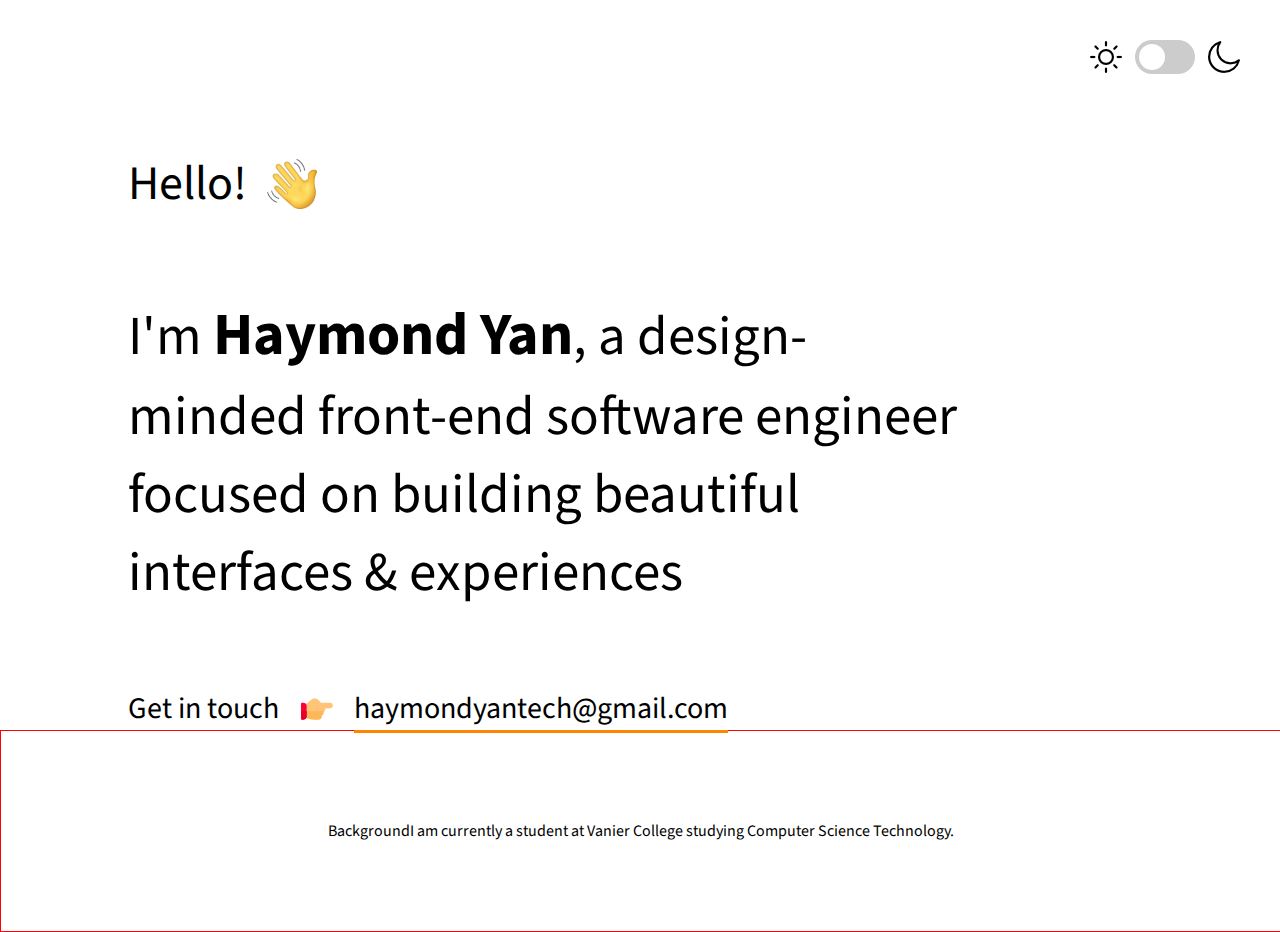
==== static/templates/index.html @ 00e7d3c0 "Added bgc desc" ====
<!DOCTYPE html>
<html lang="en">

<head>
	<meta charset="UTF-8" />
	<meta name="viewport" content="width=device-width, initial-scale=1.0" />
	<title>Haymond's Portfolio</title>
	<link rel="stylesheet" href="../css/style.css" />
	<link href="https://fonts.googleapis.com/css2?family=Source+Sans+Pro:wght@300&display=swap" rel="stylesheet" />
	<script src="../script/script.js"></script>
	<script src="https://ajax.googleapis.com/ajax/libs/jquery/3.5.1/jquery.min.js"></script>
</head>

<body>
	<nav>
		<img src="../img/sun.png" alt="" id="iconSun" />
		<div class="switchDarkMode">
			<label class="switch">
				<input type="checkbox" id="mySwitch" onclick="darkMode()" />
				<span class="slider round"></span>
			</label>
		</div>
		<img src="../img/moon.png" alt="" id="iconMoon" />
	</nav>

	<div class="divIntroduction">
		<div class="greeting">
			<p>Hello!</p>
			<img src="../img/handwave.png" alt="hand waving" width="50px" id="imgHandWave" />
		</div>
		<div class="intro">
			<p>
				I'm <b>Haymond Yan</b>, a design-minded front-end software
				engineer focused on building beautiful interfaces &
				experiences
			</p>
		</div>
		<div class="email">
			<p>Get in touch</p>
			<img src="../img/point.png" alt="hand pointing to the right" />
			<address>
				<a href="mailto:haymondyantech@gmail.com" id="email">haymondyantech@gmail.com</a>
			</address>
		</div>
	</div>
	<div class="divBackground">
		<div>
			<p class="p-bgc">Background</p>
		</div>
		<div class="div-bgc">
			I am currently a student at Vanier College studying Computer Science Technology.
		</div>
	</div>
</body>

</html>
---- static/css/style.css ----
* {
	padding: 0;
	margin: 0;
	box-sizing: none;
	font-family: "Source Sans Pro", sans-serif;
	/* border: 1px solid green; */
}
body {
	background-color: white;
	margin-top: 30px;
	/* margin-left: 100px; */
	transition-duration: 0.5s;
}
nav {
	position: absolute;
	top: 40px;
	right: 40px;
	width: 150px;
	display: flex;
	justify-content: space-between;
	align-items: center;
}
/* The switch - the box around the slider */
.switch {
	position: relative;
	display: inline-block;
	width: 60px;
	height: 34px;
}

/* Hide default HTML checkbox */
.switch input {
	opacity: 0;
	width: 0;
	height: 0;
}

/* The slider */
.slider {
	position: absolute;
	cursor: pointer;
	top: 0;
	left: 0;
	right: 0;
	bottom: 0;
	background-color: #ccc;
	-webkit-transition: 0.4s;
	transition: 0.4s;
}

.slider:before {
	position: absolute;
	content: "";
	height: 26px;
	width: 26px;
	left: 4px;
	bottom: 4px;
	background-color: white;
	-webkit-transition: 0.4s;
	transition: 0.4s;
}

input:checked + .slider {
	background-color: #cf6400;
}

input:focus + .slider {
	box-shadow: 0 0 1px #000000;
}

input:checked + .slider:before {
	-webkit-transform: translateX(26px);
	-ms-transform: translateX(26px);
	transform: translateX(26px);
}

/* Rounded sliders */
.slider.round {
	border-radius: 34px;
}

.slider.round:before {
	border-radius: 50%;
}

/* Div Introduction */
.greeting {
	display: flex;
	align-items: center;
}
.greeting p {
	margin-right: 20px;
}
.divIntroduction {
	margin-top: 150px;
	margin-left: 10%;
}
.divIntroduction p {
	font-size: 3em;
}
.intro {
	margin-top: 75px;
	width: 850px;
}
.intro p {
	font-size: 55px;
}
.intro b {
	font-size: 60px;
}
.email {
	display: flex;
	justify-content: space-between;
	align-items: center;
	width: 600px;
	margin-top: 75px;
}
.email p {
	font-size: 30px;
}
#email {
	text-decoration: none;
	font-style: normal;
	font-size: 30px;
	color: black;
	border-bottom: 3px solid rgb(255, 132, 0);
	transition-duration: 1s;
}
.divBackground{
	border: 1px solid red;
	display: flex;
	justify-content: center;
	align-items: center;
	width: 100%;
	height: 200px;
}
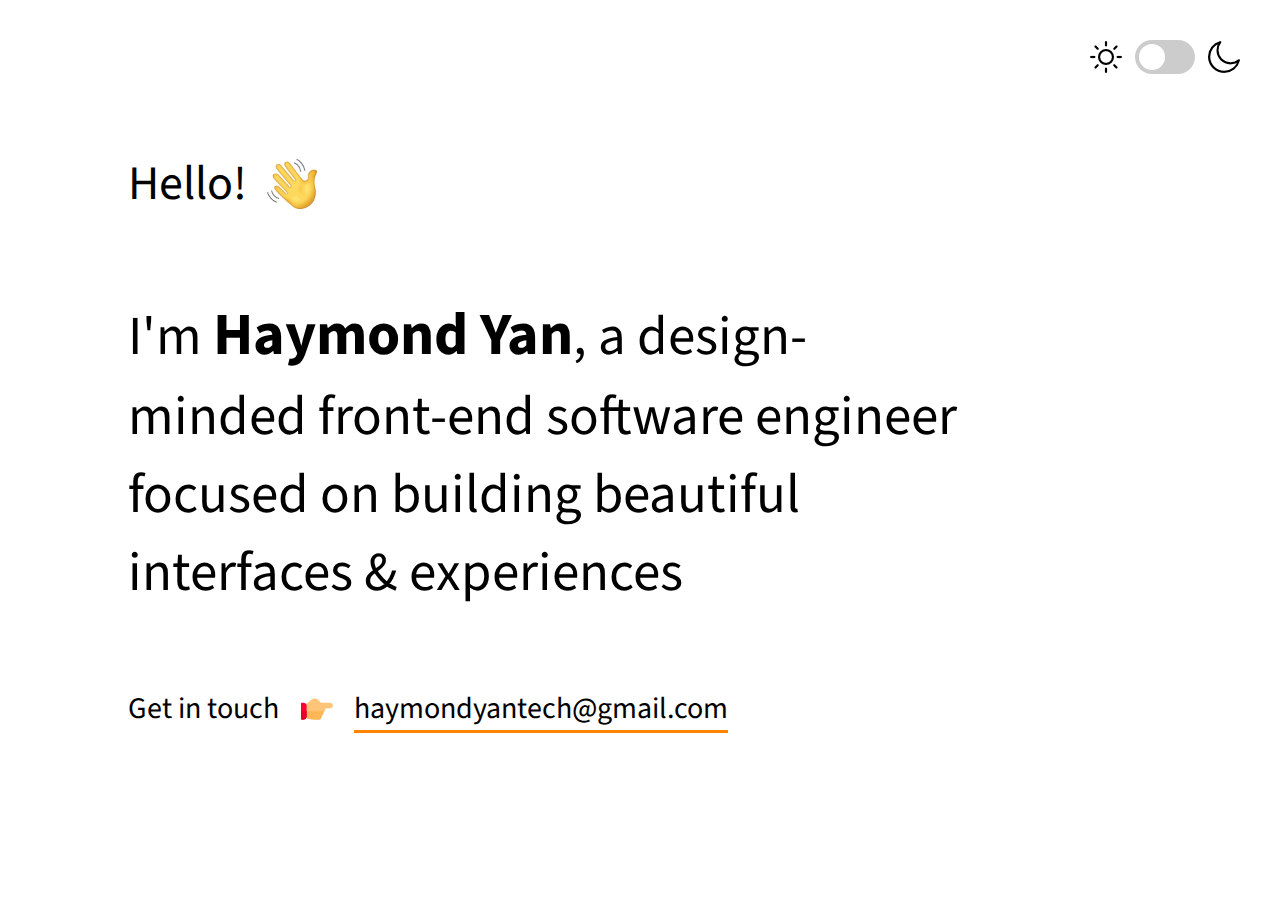
==== commit d05fa1fa: "Comment incomplete div" ====
--- a/static/templates/index.html
+++ b/static/templates/index.html
@@ -43,14 +43,14 @@
 			</address>
 		</div>
 	</div>
-	<div class="divBackground">
+	<!-- <div class="divBackground">
 		<div>
 			<p class="p-bgc">Background</p>
 		</div>
 		<div class="div-bgc">
 			I am currently a student at Vanier College studying Computer Science Technology.
 		</div>
-	</div>
+	</div> -->
 </body>
 
 </html>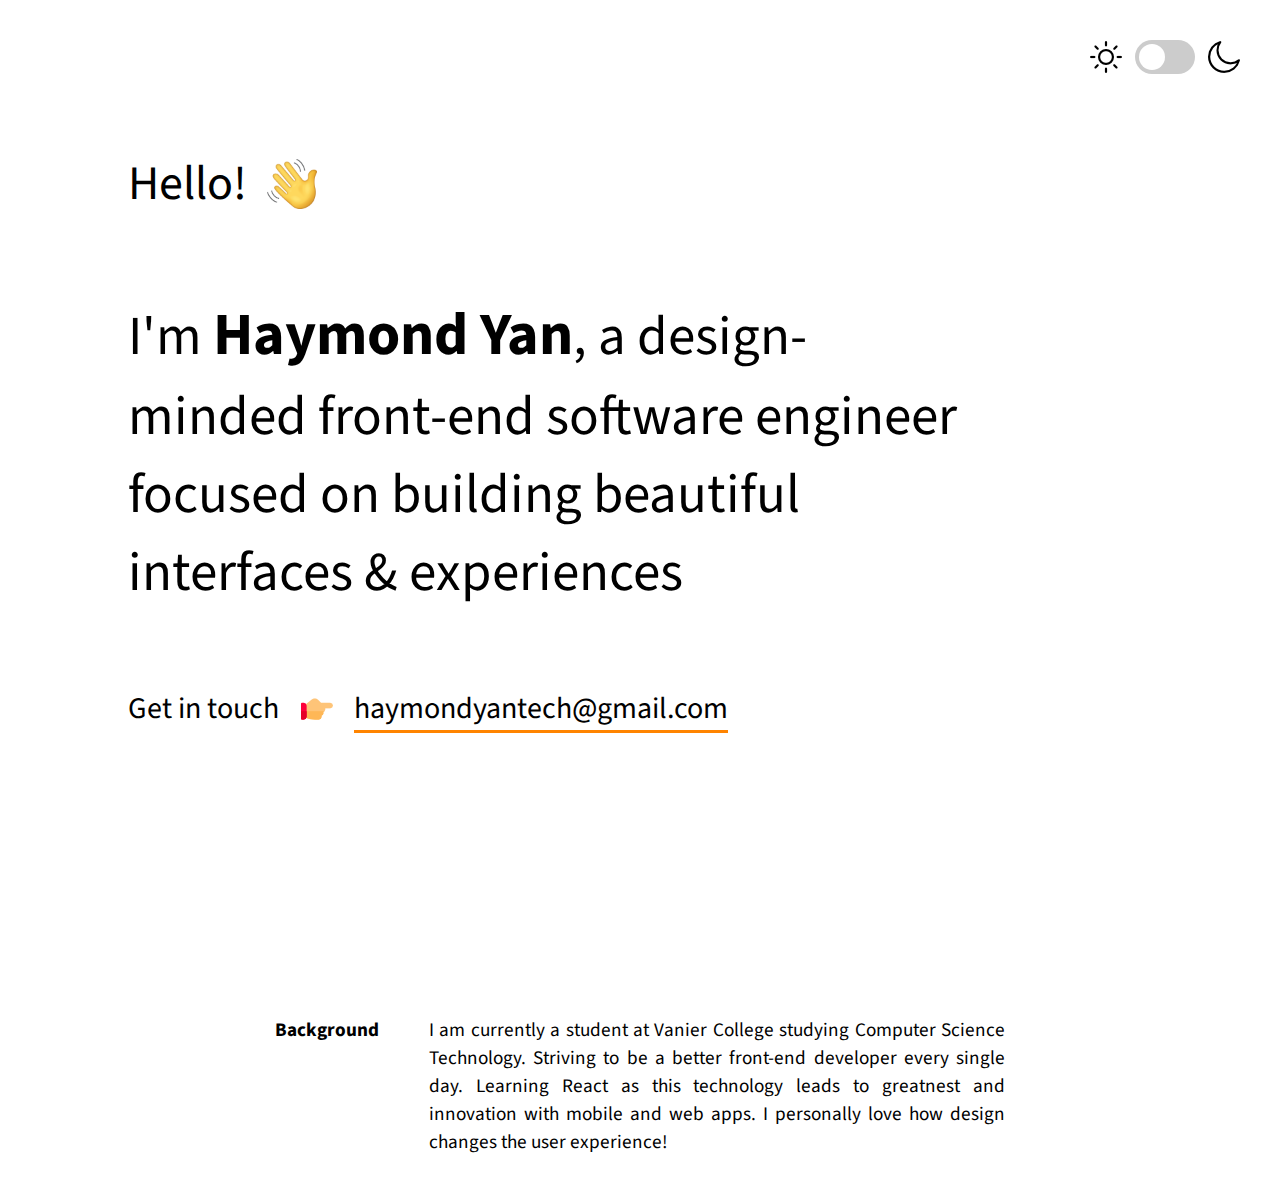
==== commit a40aa6dc: "Added Background" ====
--- a/static/templates/index.html
+++ b/static/templates/index.html
@@ -43,14 +43,19 @@
 			</address>
 		</div>
 	</div>
-	<!-- <div class="divBackground">
-		<div>
-			<p class="p-bgc">Background</p>
+	<div class="divBackground">
+		<div class="div-bgc-wrapper">
+			<div class="div-p-bgc">
+				<p class="p-bgc">Background</p>
+			</div>
+			<div class="div-bgc">
+				I am currently a student at Vanier College studying Computer Science Technology. Striving to be a better
+				front-end developer every single day. Learning React as this technology leads to greatnest and
+				innovation with
+				mobile and web apps. I personally love how design changes the user experience!
+			</div>
 		</div>
-		<div class="div-bgc">
-			I am currently a student at Vanier College studying Computer Science Technology.
-		</div>
-	</div> -->
+	</div>
 </body>
 
 </html>--- a/static/css/style.css
+++ b/static/css/style.css
@@ -127,11 +127,30 @@
 	transition-duration: 1s;
 }
 .divBackground{
-	border: 1px solid red;
+	margin-top: 20%;
+	/* border: 1px solid red; */
 	display: flex;
 	justify-content: center;
 	align-items: center;
 	width: 100%;
 	height: 200px;
 }
+.div-bgc-wrapper{
+	/* border: 1px solid green; */
+	width: 60%;;
+	display: flex;
+	justify-content: center;
+}
+.div-p-bgc{
+	/* border: 1px solid red; */
+	font-weight: bold;
+	font-size: larger;
+	margin-right: 50px;
+}
+.div-bgc{
+	/* border: 1px solid red; */
+	width: 75%;
+	font-size: larger;
+	text-align: justify;
+}
 
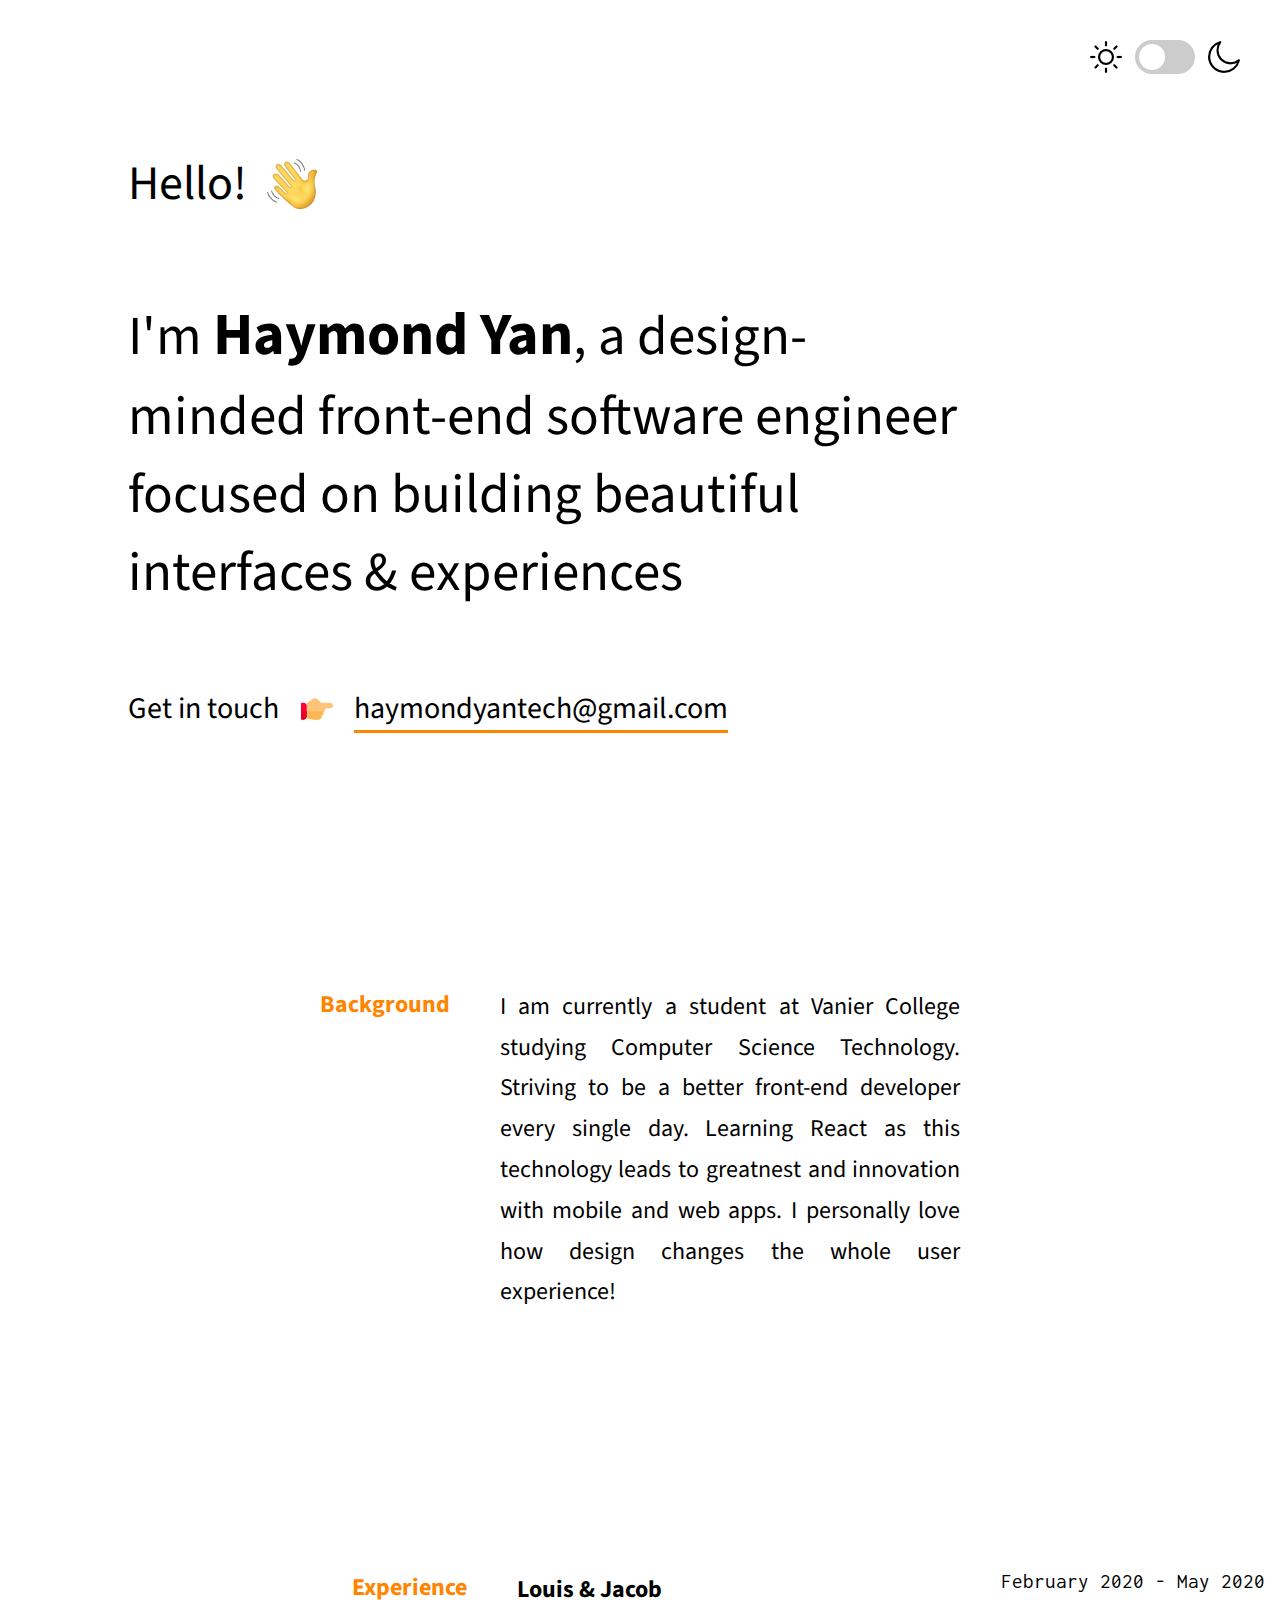
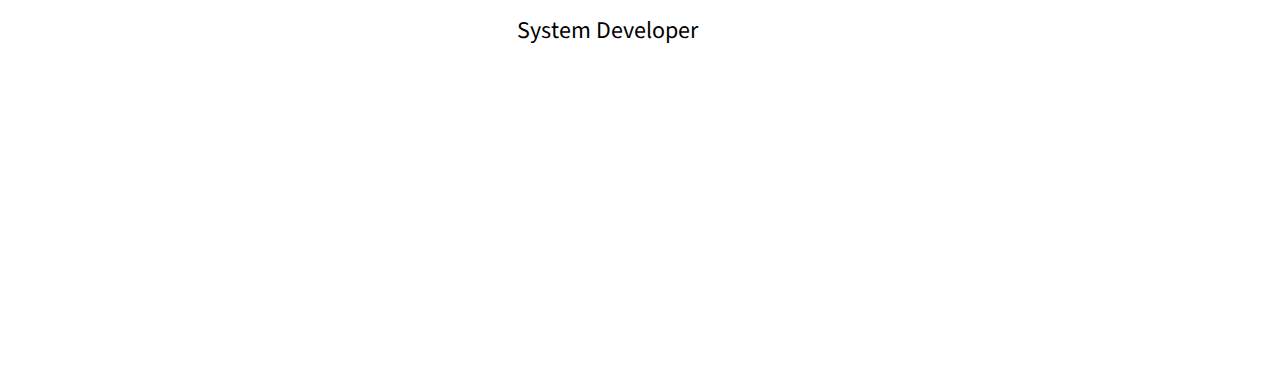
==== commit 0debe9e9: "Added Experience" ====
--- a/static/templates/index.html
+++ b/static/templates/index.html
@@ -7,6 +7,7 @@
 	<title>Haymond's Portfolio</title>
 	<link rel="stylesheet" href="../css/style.css" />
 	<link href="https://fonts.googleapis.com/css2?family=Source+Sans+Pro:wght@300&display=swap" rel="stylesheet" />
+	<link href="https://fonts.googleapis.com/css2?family=Inconsolata:wght@300&display=swap" rel="stylesheet">
 	<script src="../script/script.js"></script>
 	<script src="https://ajax.googleapis.com/ajax/libs/jquery/3.5.1/jquery.min.js"></script>
 </head>
@@ -46,13 +47,37 @@
 	<div class="divBackground">
 		<div class="div-bgc-wrapper">
 			<div class="div-p-bgc">
-				<p class="p-bgc">Background</p>
+				Background
 			</div>
 			<div class="div-bgc">
 				I am currently a student at Vanier College studying Computer Science Technology. Striving to be a better
 				front-end developer every single day. Learning React as this technology leads to greatnest and
-				innovation with
-				mobile and web apps. I personally love how design changes the user experience!
+				innovation with mobile and web apps. I personally love how design changes the whole user experience!
+			</div>
+		</div>
+	</div>
+	<div class="divExperience">
+		<div class="div-exp-wrapper">
+			<div class="div-p-exp">
+				Experience
+			</div>
+			<div class="div-exp">
+				<p class="p-exp-company">Louis & Jacob</p>
+				<p class="p-exp-title">System Developer</p>
+			</div>
+		</div>
+		<div class="div-date">
+			<p>February 2020 - May 2020</p>
+		</div>
+	</div>
+	<div class="divProjects">
+		<div class="div-proj-wrapper">
+			<div class="div-p-proj">
+				<!-- Featured Projects -->
+			</div>
+			<div>
+				<p></p>
+				<p></p>
 			</div>
 		</div>
 	</div>
--- a/static/css/style.css
+++ b/static/css/style.css
@@ -127,7 +127,7 @@
 	transition-duration: 1s;
 }
 .divBackground{
-	margin-top: 20%;
+	margin-top: 25%;
 	/* border: 1px solid red; */
 	display: flex;
 	justify-content: center;
@@ -141,16 +141,46 @@
 	display: flex;
 	justify-content: center;
 }
-.div-p-bgc{
+.div-p-bgc, .div-p-exp, .div-p-proj{
 	/* border: 1px solid red; */
 	font-weight: bold;
-	font-size: larger;
+	font-size: 1.5em;
 	margin-right: 50px;
+	color:rgb(255, 132, 0) ;
 }
 .div-bgc{
 	/* border: 1px solid red; */
-	width: 75%;
-	font-size: larger;
+	width: 60%;
+	font-size: 1.5em;
 	text-align: justify;
+	line-height: 170%;
+}
+/* Experience */
+.divExperience{
+	margin-top: 25%;
+	margin-bottom: 25%;
+	display: flex;
+	justify-content: center;
+	width: 100%;
+	position: relative;
+}
+.div-exp-wrapper{
+	width: 45%;
+	display: flex;
+}
+.div-exp p{
+	font-size: 1.5em;
+	line-height: 170%;
+}
+.p-exp-company{
+	font-weight: bold;
+}
+.div-date{
+	position: absolute;
+	right: 15px;
+} 
+.div-date p{
+	font-family: 'Inconsolata', monospace;
+	font-size: 1.3em;
 }
 
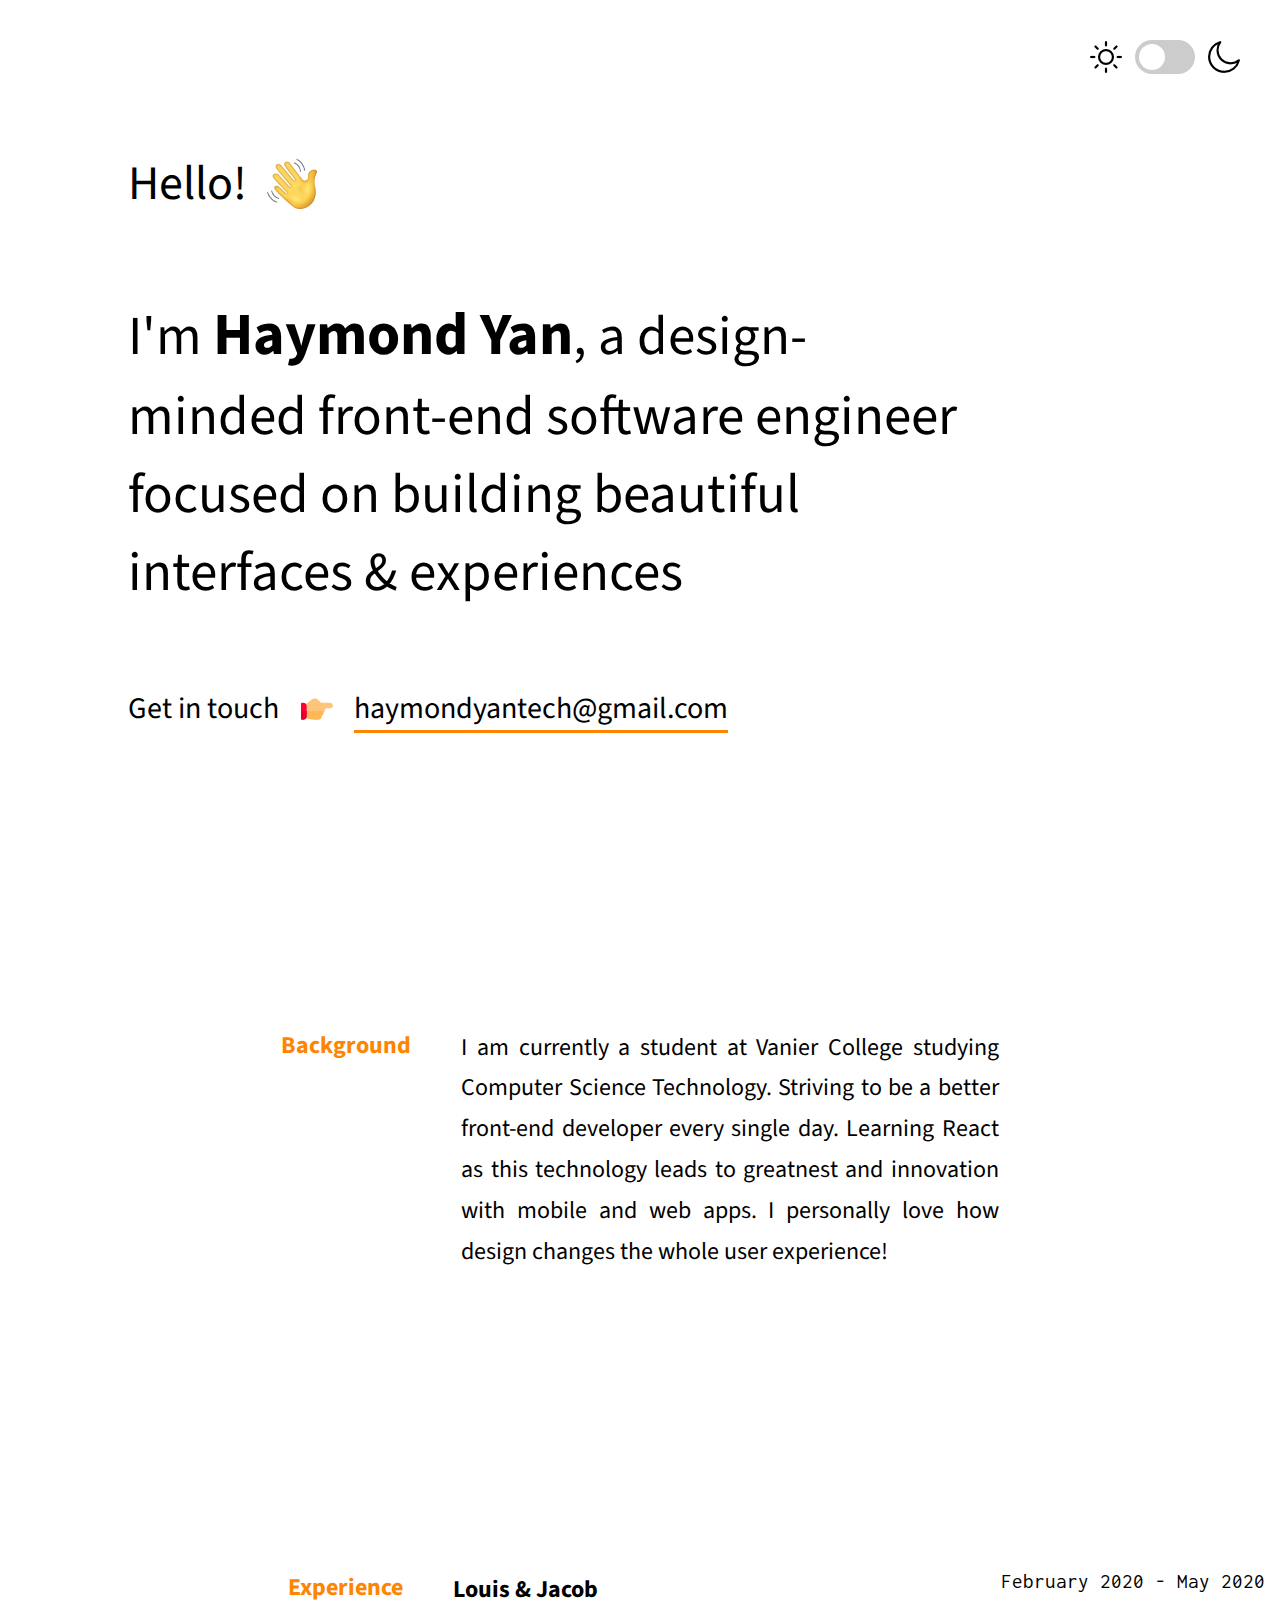
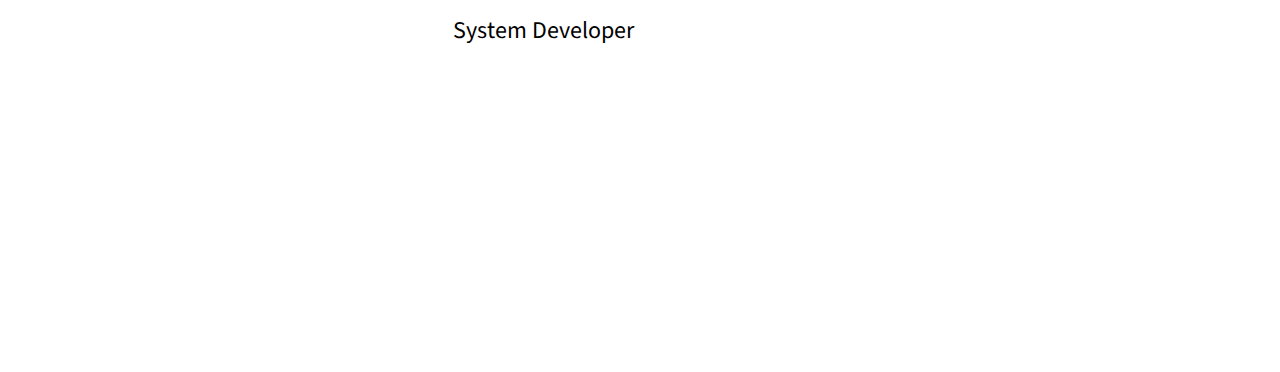
==== commit a37bf019: "Fixed projects" ====
--- a/static/templates/index.html
+++ b/static/templates/index.html
@@ -70,17 +70,18 @@
 			<p>February 2020 - May 2020</p>
 		</div>
 	</div>
-	<div class="divProjects">
+	<!-- <div class="divProjects">
 		<div class="div-proj-wrapper">
 			<div class="div-p-proj">
-				<!-- Featured Projects -->
+				Featured Projects
 			</div>
 			<div>
 				<p></p>
 				<p></p>
 			</div>
 		</div>
-	</div>
+	</div> -->
+
 </body>
 
 </html>--- a/static/css/style.css
+++ b/static/css/style.css
@@ -137,7 +137,7 @@
 }
 .div-bgc-wrapper{
 	/* border: 1px solid green; */
-	width: 60%;;
+	width: 70%;;
 	display: flex;
 	justify-content: center;
 }
@@ -165,7 +165,7 @@
 	position: relative;
 }
 .div-exp-wrapper{
-	width: 45%;
+	width: 55%;
 	display: flex;
 }
 .div-exp p{
@@ -183,4 +183,3 @@
 	font-family: 'Inconsolata', monospace;
 	font-size: 1.3em;
 }
-
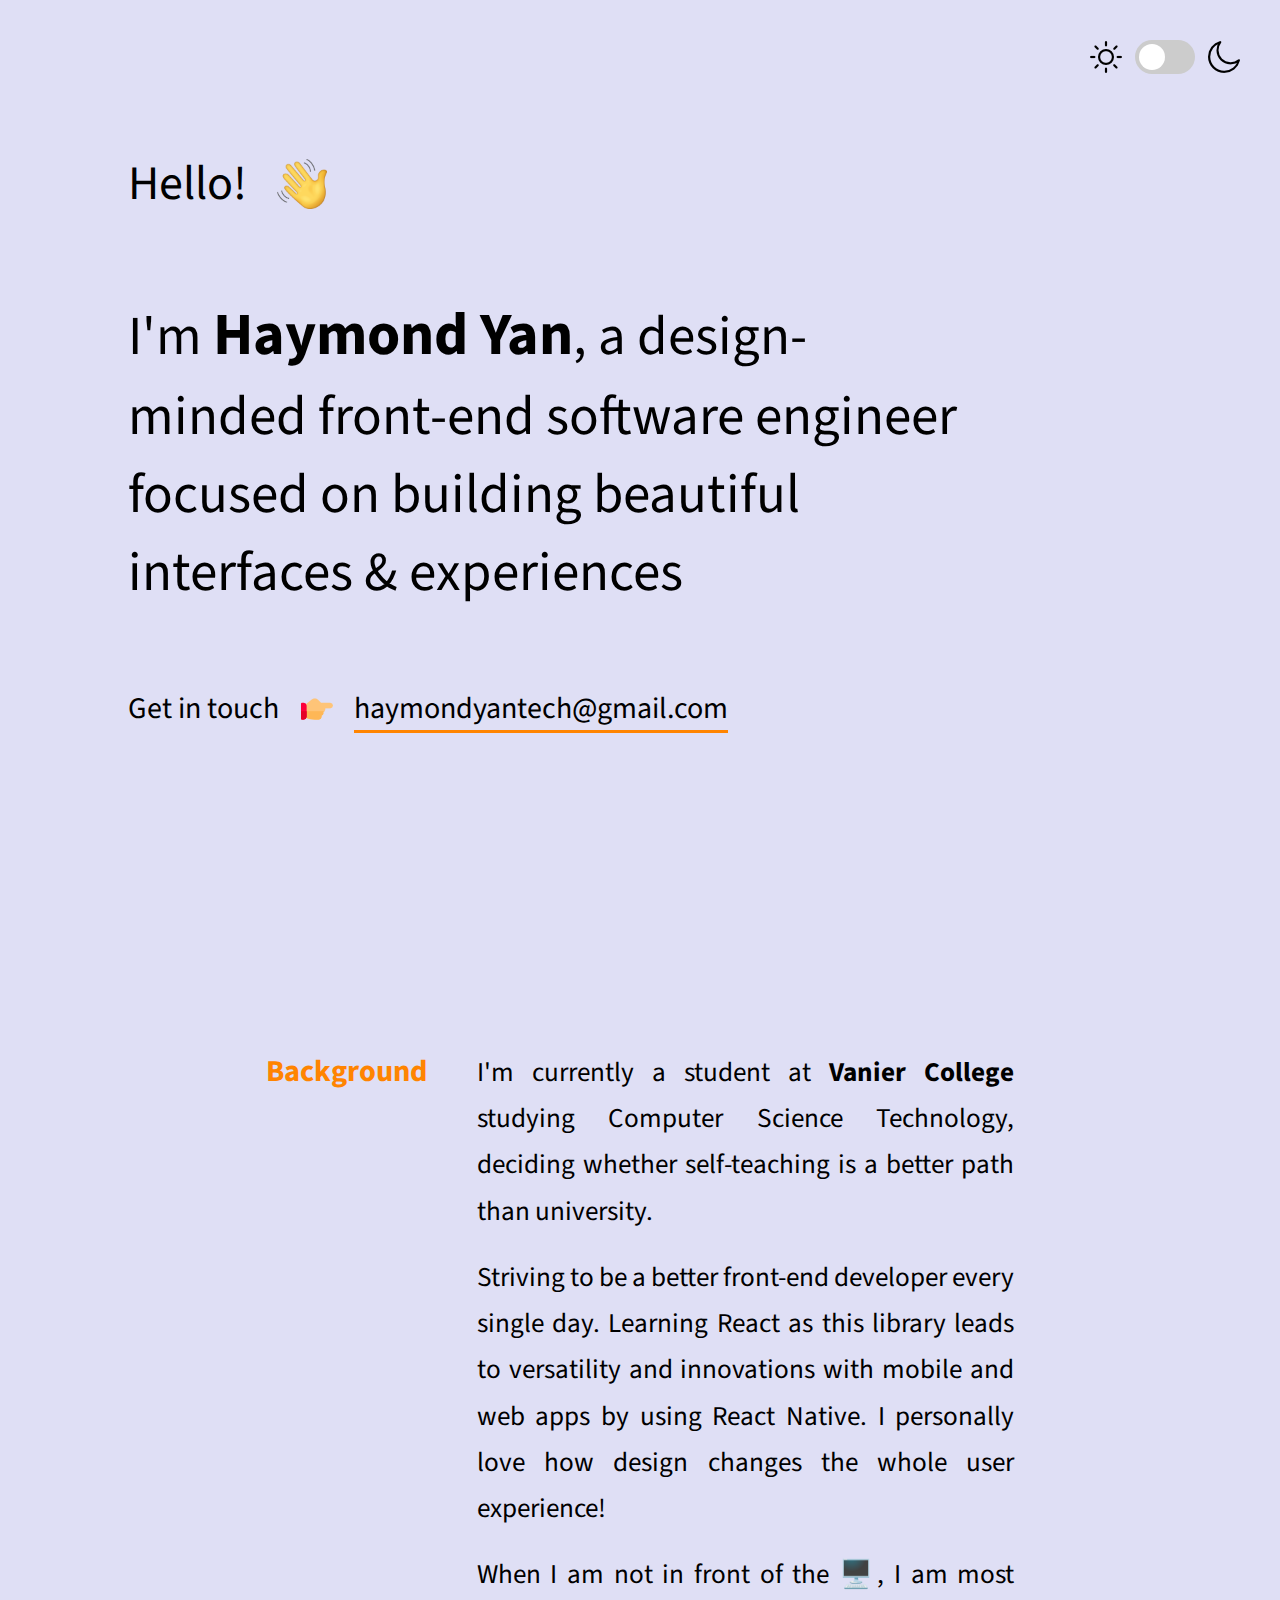
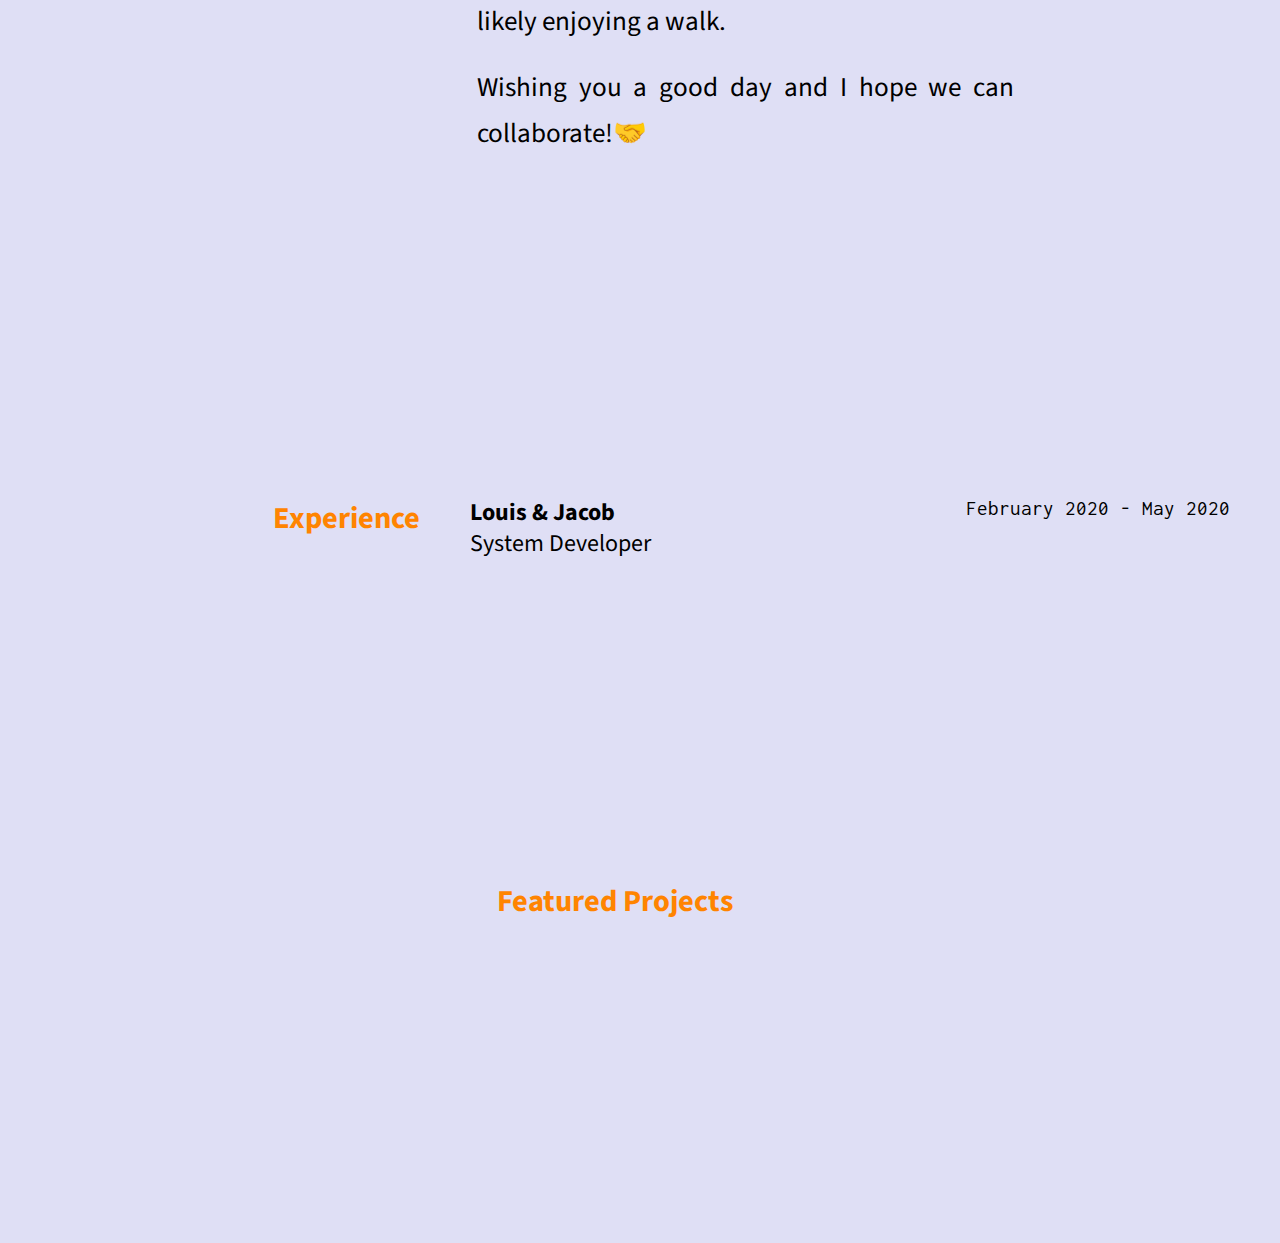
==== commit 829439d3: "Fix backgrond div" ====
--- a/static/templates/index.html
+++ b/static/templates/index.html
@@ -50,9 +50,16 @@
 				Background
 			</div>
 			<div class="div-bgc">
-				I am currently a student at Vanier College studying Computer Science Technology. Striving to be a better
-				front-end developer every single day. Learning React as this technology leads to greatnest and
-				innovation with mobile and web apps. I personally love how design changes the whole user experience!
+				<p>I'm currently a student at <a href="https://www.vaniercollege.qc.ca/" target="e_blank"
+						id="a-school">Vanier College</a> studying Computer Science Technology, deciding whether
+					self-teaching is a better
+					path than university.</p>
+				<p>Striving to be a better front-end developer every single day. Learning React as this library leads
+					to versatility and innovations with mobile and web apps by using React Native. I personally love how
+					design changes the whole user experience!</p>
+				<p>When I am not in front of the 🖥️, I am most likely enjoying a walk.</p>
+				<p>Wishing you a good day and I hope we can collaborate!🤝</p>
+
 			</div>
 		</div>
 	</div>
@@ -62,7 +69,9 @@
 				Experience
 			</div>
 			<div class="div-exp">
-				<p class="p-exp-company">Louis & Jacob</p>
+				<a href="https://louisjacob.ca/" id="p-exp-company">
+					<p>Louis & Jacob</p>
+				</a>
 				<p class="p-exp-title">System Developer</p>
 			</div>
 		</div>
@@ -70,17 +79,22 @@
 			<p>February 2020 - May 2020</p>
 		</div>
 	</div>
-	<!-- <div class="divProjects">
-		<div class="div-proj-wrapper">
-			<div class="div-p-proj">
-				Featured Projects
+	<div class="divProjects">
+		<div class="div-p-proj">
+			Featured Projects
+		</div>
+		<div class="div-all-projects">
+			<div class="div-one-project">
+
 			</div>
-			<div>
-				<p></p>
-				<p></p>
+			<div class="div-one-project">
+
+			</div>
+			<div class="div-one-project">
+
 			</div>
 		</div>
-	</div> -->
+	</div>
 
 </body>
 
--- a/static/css/style.css
+++ b/static/css/style.css
@@ -6,7 +6,7 @@
 	/* border: 1px solid green; */
 }
 body {
-	background-color: white;
+	background-color:rgb(223, 223, 245);
 	margin-top: 30px;
 	/* margin-left: 100px; */
 	transition-duration: 0.5s;
@@ -89,9 +89,10 @@
 	align-items: center;
 }
 .greeting p {
-	margin-right: 20px;
+	margin-right: 30px;
 }
 .divIntroduction {
+	/* border: 1px solid red; */
 	margin-top: 150px;
 	margin-left: 10%;
 }
@@ -131,32 +132,39 @@
 	/* border: 1px solid red; */
 	display: flex;
 	justify-content: center;
-	align-items: center;
 	width: 100%;
-	height: 200px;
 }
 .div-bgc-wrapper{
 	/* border: 1px solid green; */
-	width: 70%;;
+	width: 70%;
 	display: flex;
 	justify-content: center;
 }
 .div-p-bgc, .div-p-exp, .div-p-proj{
 	/* border: 1px solid red; */
 	font-weight: bold;
-	font-size: 1.5em;
+	font-size: 1.9em;
 	margin-right: 50px;
 	color:rgb(255, 132, 0) ;
 }
 .div-bgc{
 	/* border: 1px solid red; */
 	width: 60%;
-	font-size: 1.5em;
+	font-size: 1.7em;
 	text-align: justify;
 	line-height: 170%;
 }
+.div-bgc p{
+	padding-bottom: 20px;
+}
+.div-bgc a{
+	color: black;
+	font-weight: bold;
+	text-decoration: none;
+}
 /* Experience */
 .divExperience{
+	/* border: 1px solid red; */
 	margin-top: 25%;
 	margin-bottom: 25%;
 	display: flex;
@@ -165,21 +173,36 @@
 	position: relative;
 }
 .div-exp-wrapper{
-	width: 55%;
-	display: flex;
+	/* border: 1px solid green; */
+	width: 70%;
+	display: flex;
+	justify-content: center;
+}
+.div-exp{
+	width: 60%;
+	/* border: 1px solid red; */
 }
 .div-exp p{
 	font-size: 1.5em;
-	line-height: 170%;
-}
-.p-exp-company{
+	line-height: 130%;
+}
+#p-exp-company{
 	font-weight: bold;
+	text-decoration: none;
+	color: black;
+	width: fit-content;
 }
 .div-date{
 	position: absolute;
-	right: 15px;
+	right: 50px;
 } 
 .div-date p{
 	font-family: 'Inconsolata', monospace;
 	font-size: 1.3em;
 }
+/* Featured Projects */
+.divProjects{
+	display: flex;
+	justify-content: center;
+	margin-bottom: 25%;
+}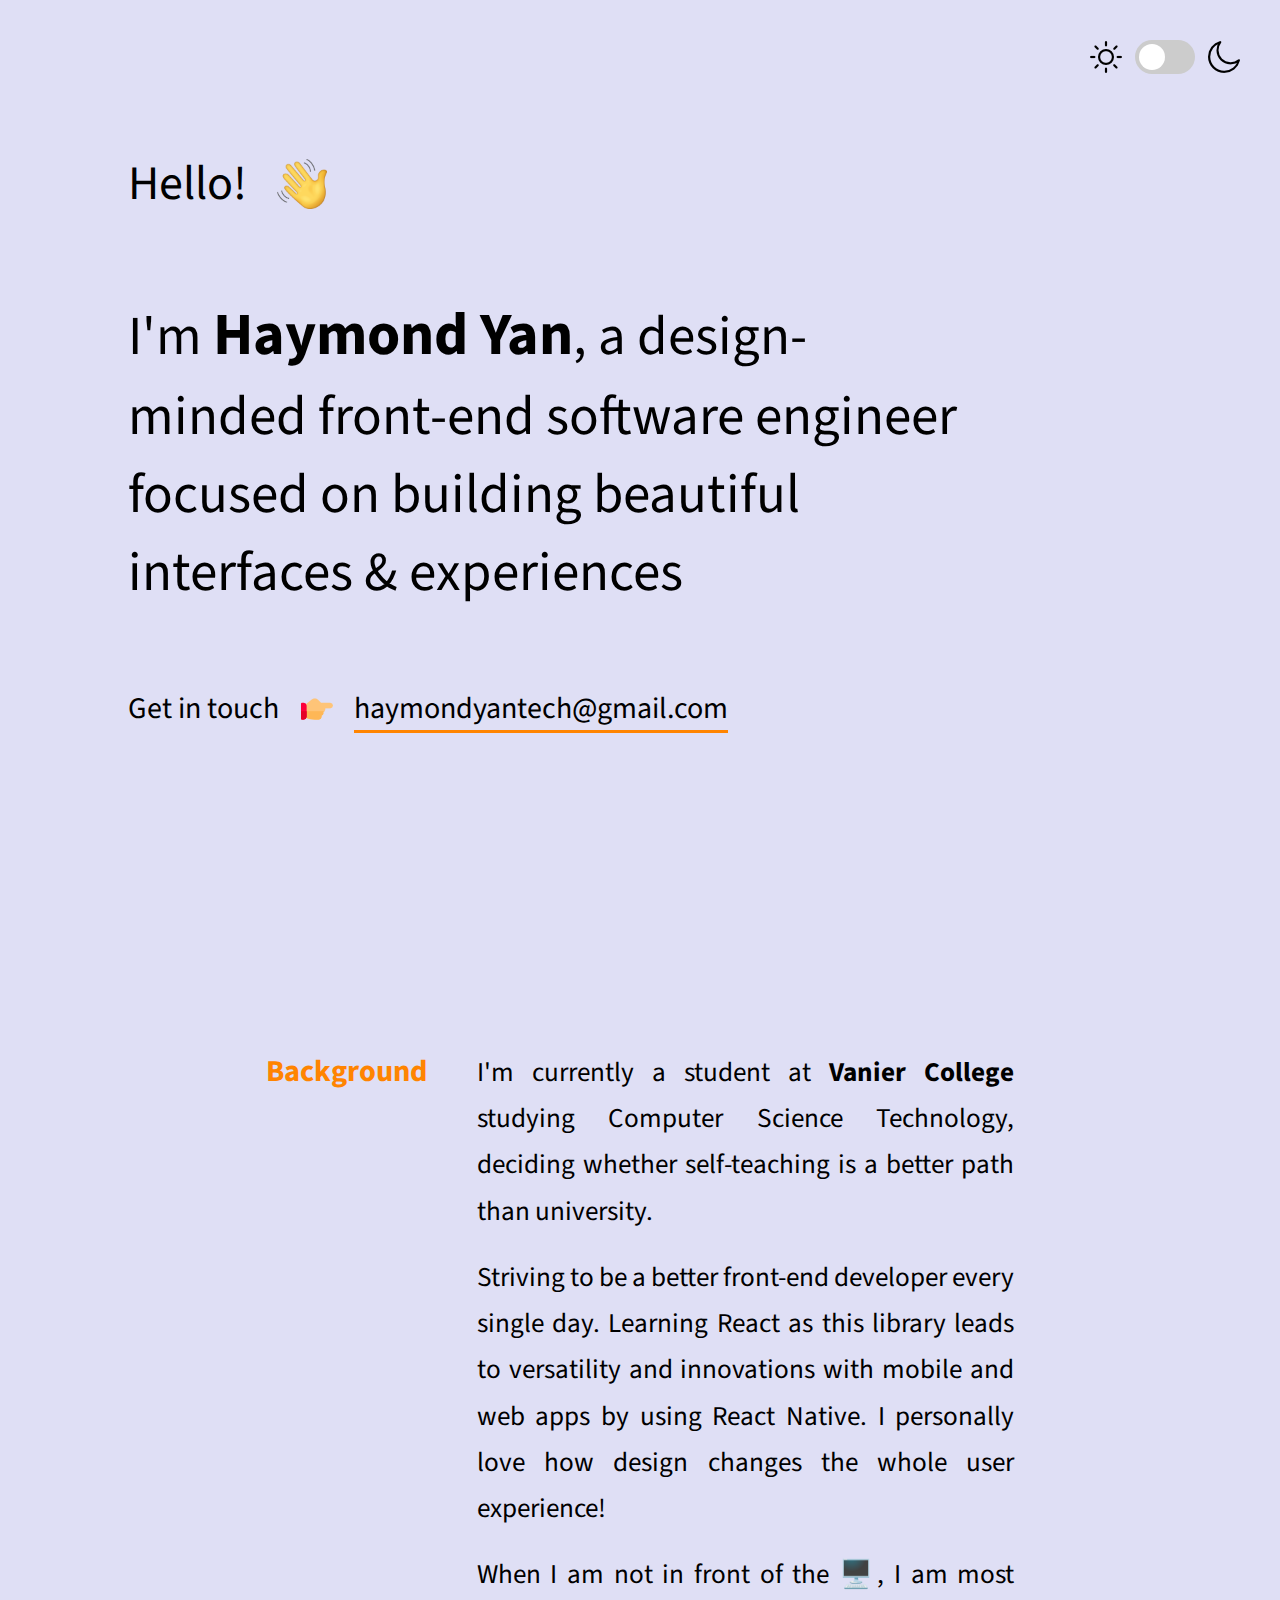
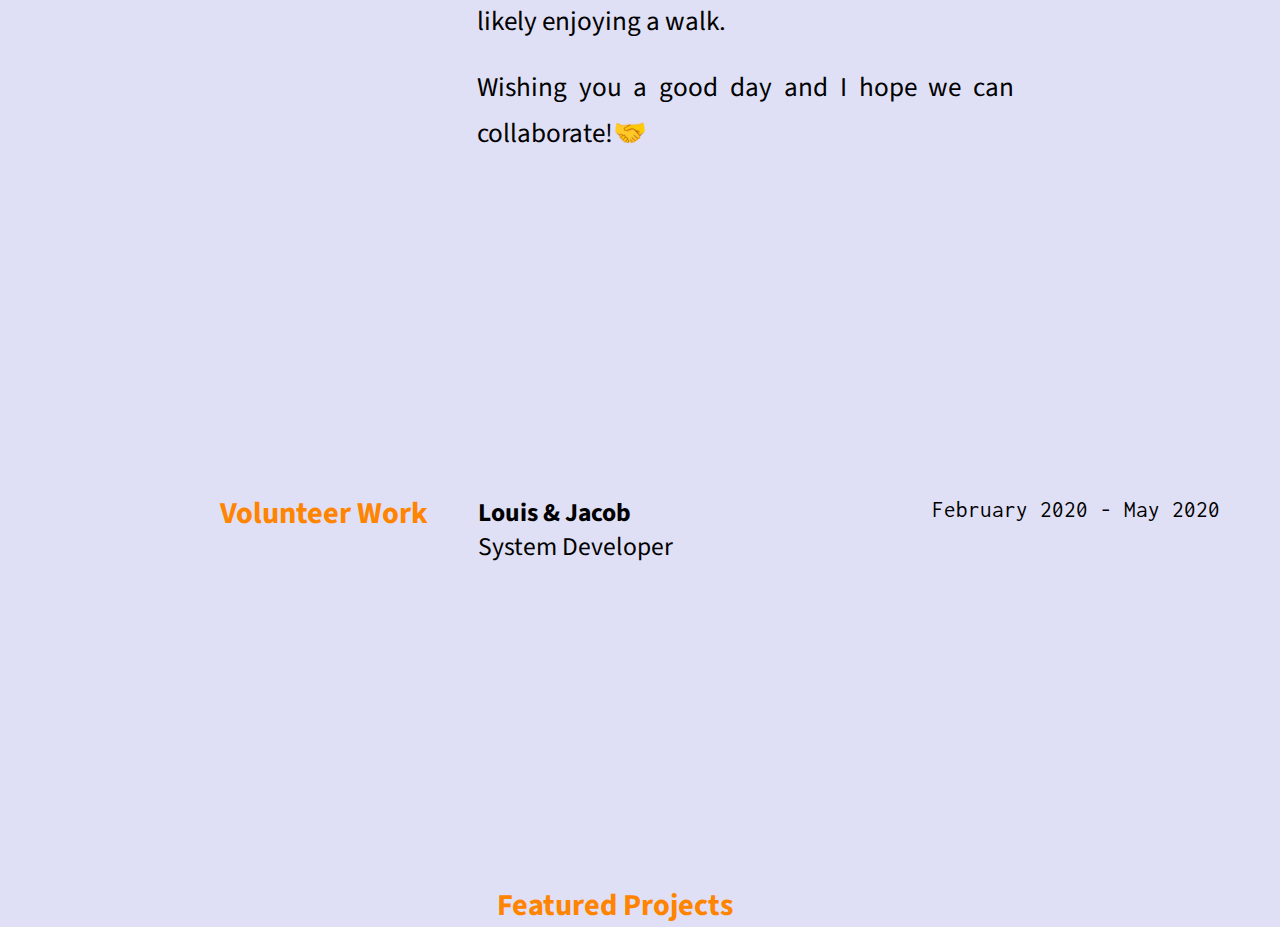
==== commit c1334a0b: "Fixed Volunteer div" ====
--- a/static/templates/index.html
+++ b/static/templates/index.html
@@ -59,17 +59,17 @@
 					design changes the whole user experience!</p>
 				<p>When I am not in front of the 🖥️, I am most likely enjoying a walk.</p>
 				<p>Wishing you a good day and I hope we can collaborate!🤝</p>
-
 			</div>
 		</div>
 	</div>
 	<div class="divExperience">
 		<div class="div-exp-wrapper">
 			<div class="div-p-exp">
-				Experience
+				Volunteer
+				Work
 			</div>
 			<div class="div-exp">
-				<a href="https://louisjacob.ca/" id="p-exp-company">
+				<a href="https://louisjacob.ca/" target="e_blank" id="p-exp-company">
 					<p>Louis & Jacob</p>
 				</a>
 				<p class="p-exp-title">System Developer</p>
--- a/static/css/style.css
+++ b/static/css/style.css
@@ -166,11 +166,13 @@
 .divExperience{
 	/* border: 1px solid red; */
 	margin-top: 25%;
-	margin-bottom: 25%;
 	display: flex;
 	justify-content: center;
 	width: 100%;
 	position: relative;
+}
+.div-p-exp{
+	margin-top: -5px;
 }
 .div-exp-wrapper{
 	/* border: 1px solid green; */
@@ -181,9 +183,10 @@
 .div-exp{
 	width: 60%;
 	/* border: 1px solid red; */
+	margin-right: 45px;
 }
 .div-exp p{
-	font-size: 1.5em;
+	font-size: 1.6em;
 	line-height: 130%;
 }
 #p-exp-company{
@@ -194,7 +197,8 @@
 }
 .div-date{
 	position: absolute;
-	right: 50px;
+	font-size: large;
+	right: 60px;
 } 
 .div-date p{
 	font-family: 'Inconsolata', monospace;
@@ -204,5 +208,5 @@
 .divProjects{
 	display: flex;
 	justify-content: center;
-	margin-bottom: 25%;
+	margin-top: 25%;
 }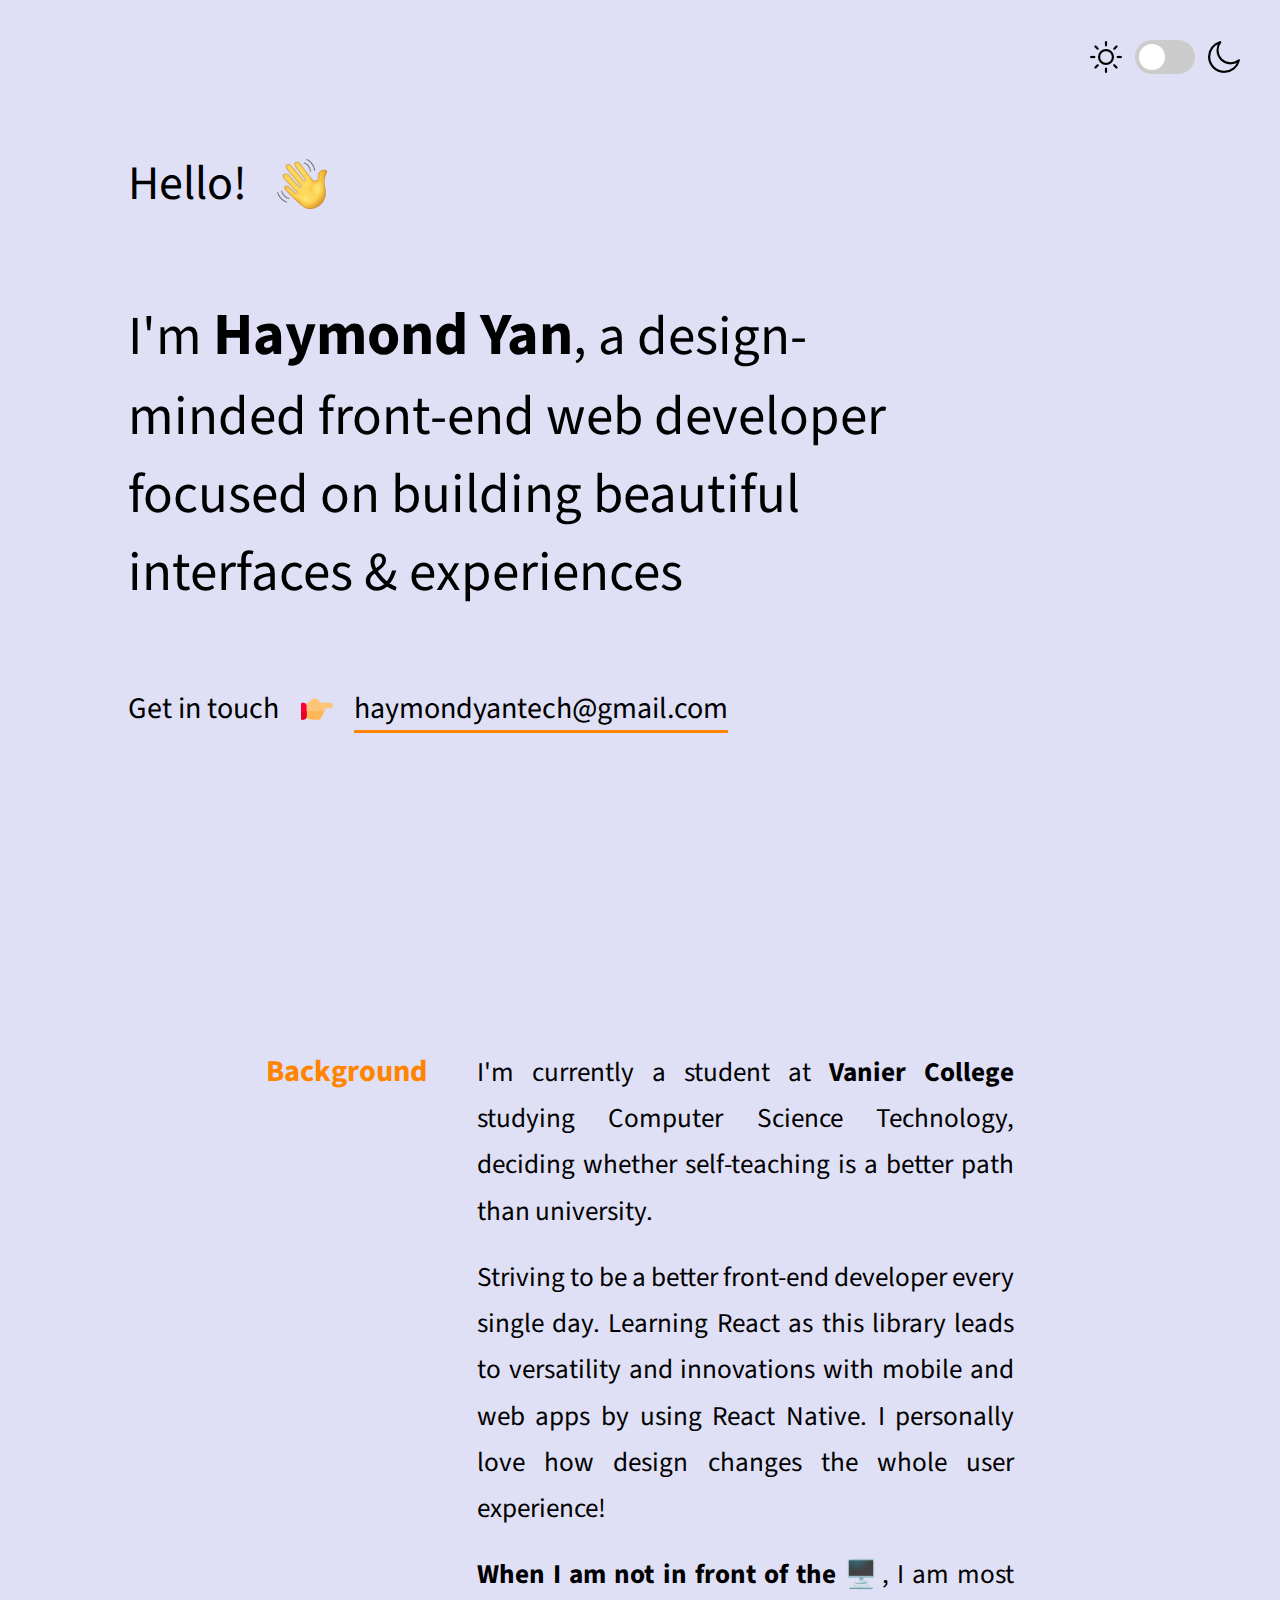
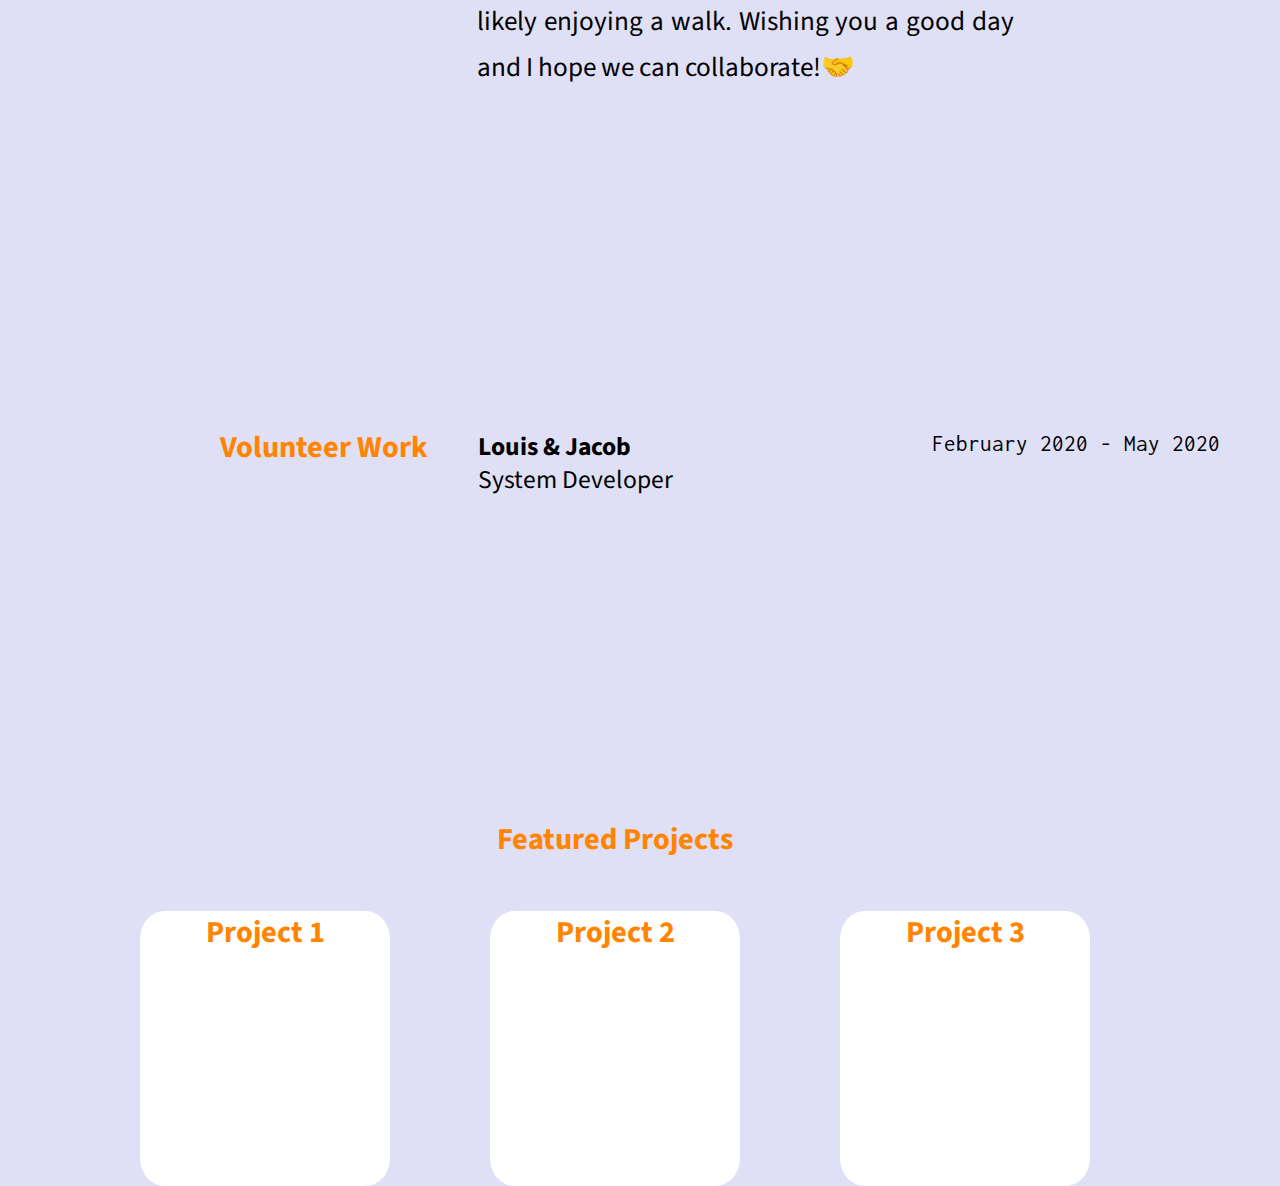
==== commit c9d04192: "Radius each project" ====
--- a/static/templates/index.html
+++ b/static/templates/index.html
@@ -31,8 +31,8 @@
 		</div>
 		<div class="intro">
 			<p>
-				I'm <b>Haymond Yan</b>, a design-minded front-end software
-				engineer focused on building beautiful interfaces &
+				I'm <b>Haymond Yan</b>, a design-minded front-end web developer focused on building beautiful interfaces
+				&
 				experiences
 			</p>
 		</div>
@@ -57,8 +57,8 @@
 				<p>Striving to be a better front-end developer every single day. Learning React as this library leads
 					to versatility and innovations with mobile and web apps by using React Native. I personally love how
 					design changes the whole user experience!</p>
-				<p>When I am not in front of the 🖥️, I am most likely enjoying a walk.</p>
-				<p>Wishing you a good day and I hope we can collaborate!🤝</p>
+				<p><b>When I am not in front of the 🖥️</b>, I am most likely enjoying a walk.
+					Wishing you a good day and I hope we can collaborate!🤝</p>
 			</div>
 		</div>
 	</div>
@@ -81,19 +81,20 @@
 	</div>
 	<div class="divProjects">
 		<div class="div-p-proj">
-			Featured Projects
-		</div>
-		<div class="div-all-projects">
-			<div class="div-one-project">
-
-			</div>
-			<div class="div-one-project">
-
-			</div>
-			<div class="div-one-project">
-
+			<p>Featured Projects</p>
+			<div class="div-all-projects">
+				<div class="div-one-project">
+					<p>Project 1</p>
+				</div>
+				<div class="div-one-project">
+					<p>Project 2</p>
+				</div>
+				<div class="div-one-project">
+					<p>Project 3</p>
+				</div>
 			</div>
 		</div>
+
 	</div>
 
 </body>
--- a/static/css/style.css
+++ b/static/css/style.css
@@ -105,6 +105,7 @@
 }
 .intro p {
 	font-size: 55px;
+	text-align: left;
 }
 .intro b {
 	font-size: 60px;
@@ -206,7 +207,23 @@
 }
 /* Featured Projects */
 .divProjects{
-	display: flex;
-	justify-content: center;
-	margin-top: 25%;
+	/* border: 1px solid red; */
+	margin-top: 25%;	
+	display: flex;
+	justify-content: center;
+}
+.divProjects p{
+	text-align: center;
+	margin-bottom: 50px;
+}
+.div-all-projects{
+	display: flex;
+	justify-content: space-between;
+}
+.div-one-project{
+	margin: 0px 50px 0px 50px;
+	width: 250px;
+	height: 275px;
+	background-color: white;
+	border-radius: 10%;
 }